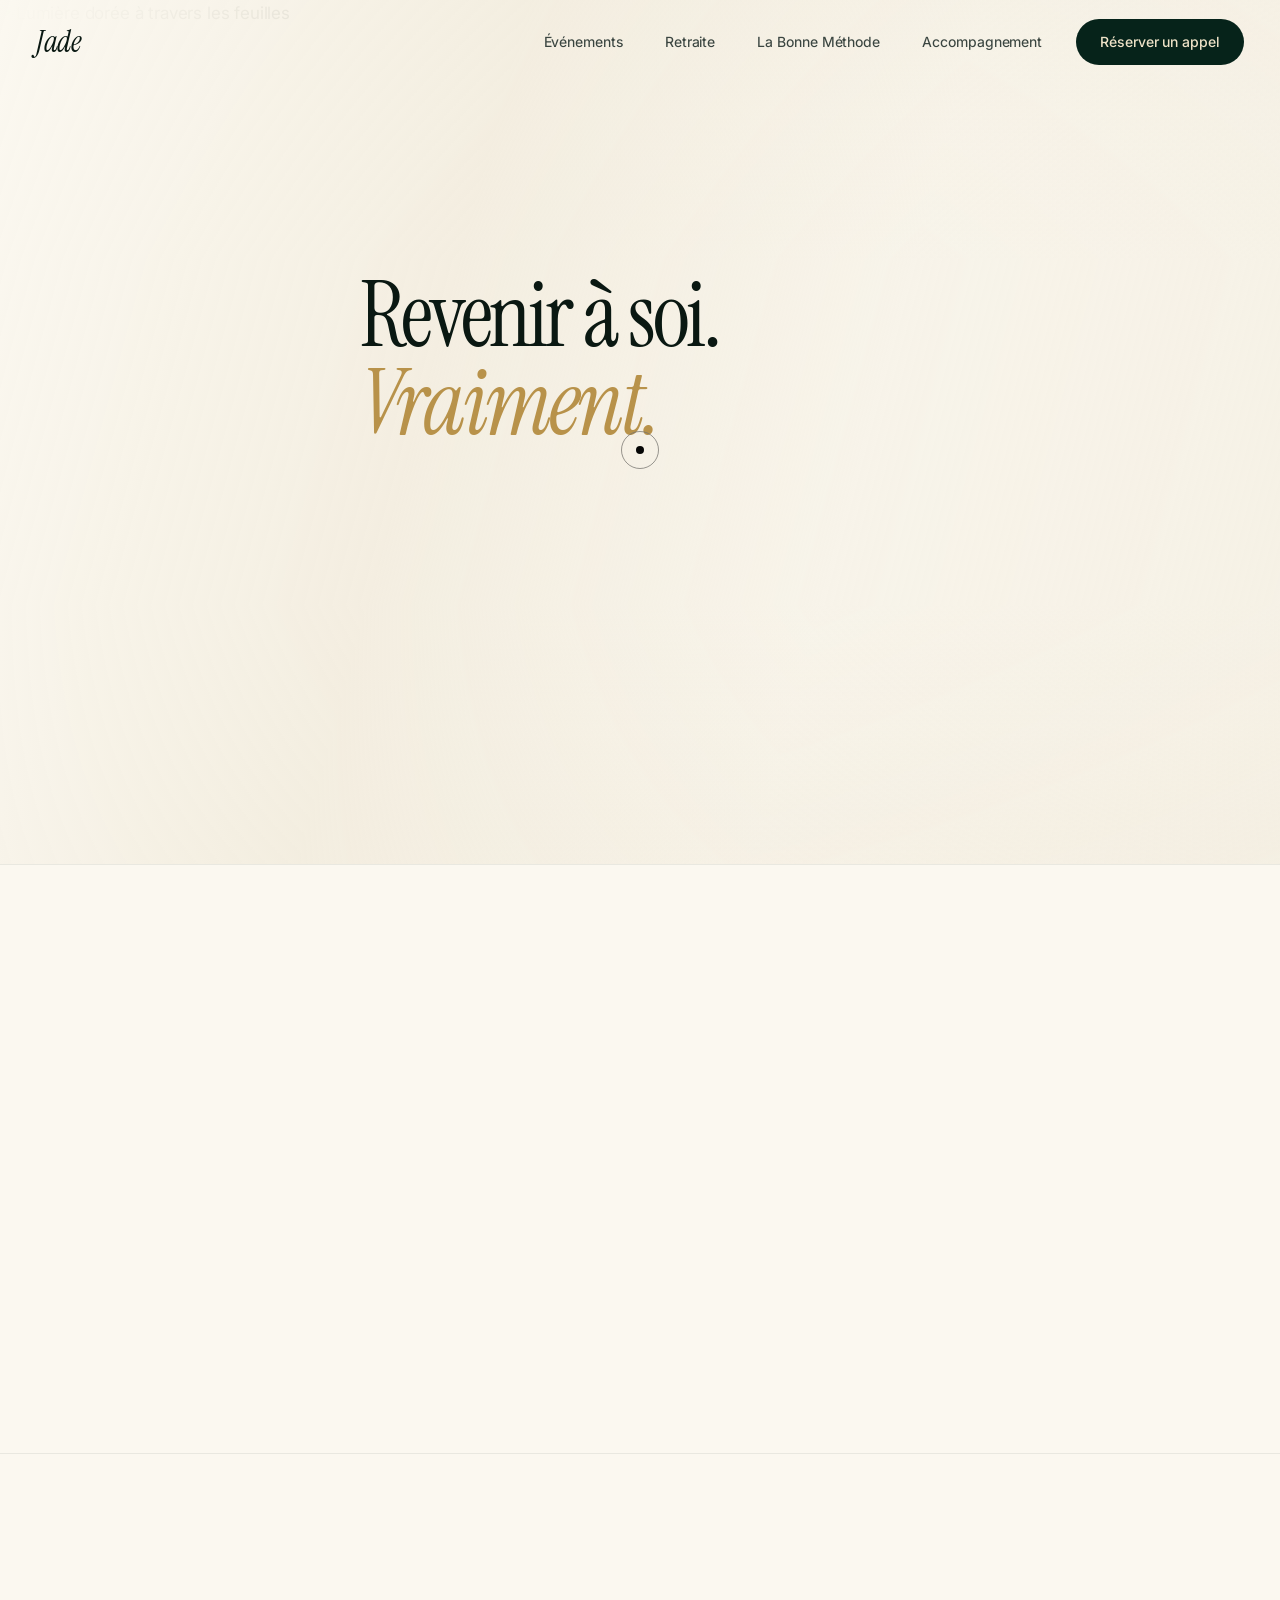
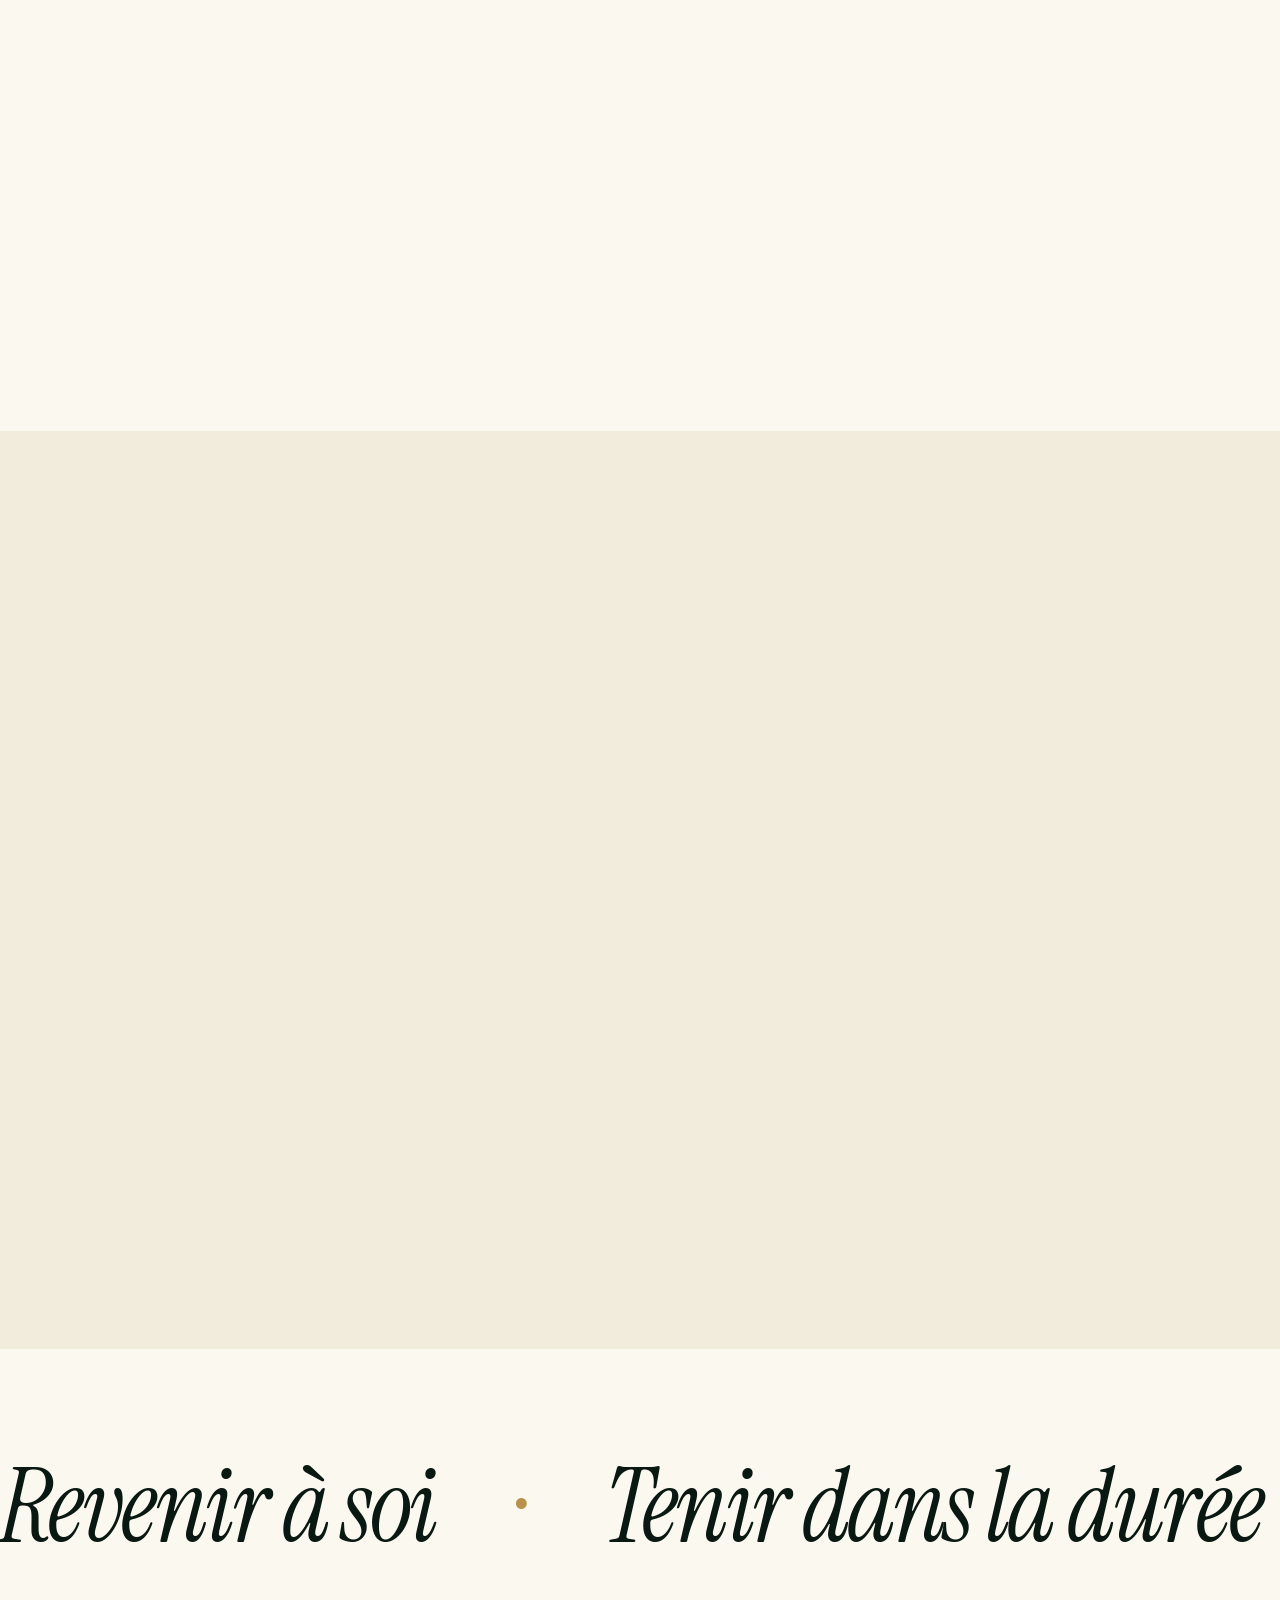
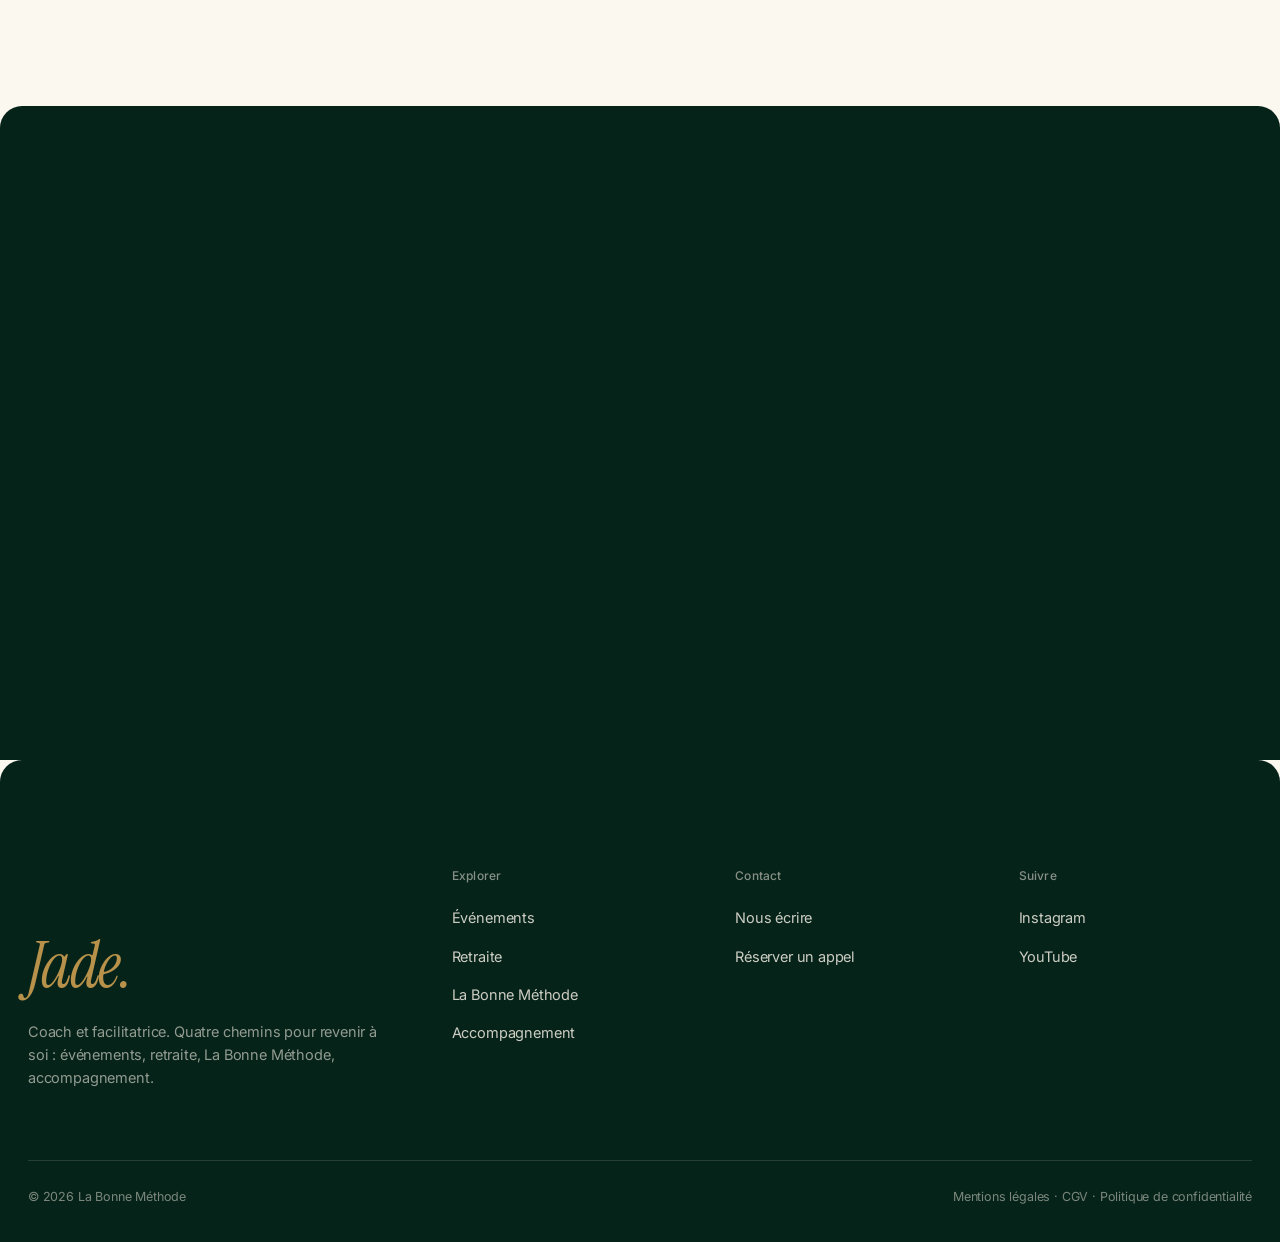
==== index.html @ f521509a "Initial site V1 — Jade 5 pages (home + Événements + Retraite + La Bonne Méthode + Accompagnement + C" ====
<!DOCTYPE html>
<html lang="fr">
<head>
  <meta charset="UTF-8" />
  <meta name="viewport" content="width=device-width, initial-scale=1.0" />
  <title>Jade — Coach, Facilitatrice, Auteure</title>
  <meta name="description" content="Jade. Quatre chemins pour apprendre à se choisir, à tenir, à vivre des relations qui font du bien : événements, retraite, La Bonne Méthode, accompagnement." />

  <link rel="preconnect" href="https://fonts.googleapis.com">
  <link rel="preconnect" href="https://fonts.gstatic.com" crossorigin>
  <link href="https://fonts.googleapis.com/css2?family=Instrument+Serif:ital@0;1&family=Inter:wght@300;400;450;500;600&family=Inter+Tight:wght@400;500;600&display=swap" rel="stylesheet">

  <link rel="stylesheet" href="assets/styles.css">

  <script src="https://cdn.jsdelivr.net/npm/gsap@3.12.5/dist/gsap.min.js" defer></script>
  <script src="https://cdn.jsdelivr.net/npm/gsap@3.12.5/dist/ScrollTrigger.min.js" defer></script>
  <script src="https://cdn.jsdelivr.net/npm/@studio-freight/lenis@1.0.42/dist/lenis.min.js" defer></script>
  <script src="https://unpkg.com/split-type@0.3.4/umd/index.min.js" defer></script>
</head>
<body>

  <!-- ============== NAV ============== -->
  <nav class="navbar" id="navbar">
    <div class="navbar-inner">
      <a href="index.html" class="brand-mark">Jade</a>
      <ul class="nav-links">
        <li><a class="nav-link" href="evenements.html">Événements</a></li>
        <li><a class="nav-link" href="retraite.html">Retraite</a></li>
        <li><a class="nav-link" href="la-bonne-methode.html">La Bonne Méthode</a></li>
        <li><a class="nav-link" href="accompagnement.html">Accompagnement</a></li>
        <li><a class="nav-cta" href="contact.html" data-magnetic>Réserver un appel</a></li>
      </ul>
      <button class="nav-toggle" aria-label="Menu">
        <svg fill="none" stroke="currentColor" viewBox="0 0 24 24"><path stroke-linecap="round" stroke-linejoin="round" stroke-width="1.5" d="M4 6h16M4 12h16M4 18h16"/></svg>
      </button>
    </div>
  </nav>

  <!-- ============== HERO ============== -->
  <section class="hero">
    <div class="hero-bg">
      <img src="https://images.unsplash.com/photo-1518495973542-4542c06a5843?w=2400&q=80" alt="Lumière dorée à travers les feuilles" />
    </div>
    <div class="container-wide">
      <div class="hero-content">
        <p class="eyebrow reveal">Coach · Facilitatrice · Auteure</p>
        <h1 class="split-target">
          Revenir à soi.<br/><em>Vraiment.</em>
        </h1>
        <p class="hero-desc reveal">
          Quatre chemins pour apprendre à se choisir, à tenir dans la durée, et à vivre
          des relations qui font vraiment du bien.
        </p>
        <div class="hero-cta-row reveal">
          <a href="#chemins" class="btn btn-primary" data-magnetic>Découvrir les chemins</a>
          <a href="contact.html" class="btn btn-ghost" data-magnetic>Réserver un appel</a>
        </div>
        <p class="here-fine reveal" style="font-size: 13px; color: var(--text-mute); max-width: 380px; line-height: 1.5;">Une approche. Quatre formats. Pour celles qui veulent que ça change pour de vrai.</p>
      </div>
    </div>
  </section>

  <div class="section-divider"></div>

  <!-- ============== INTRO STATEMENT ============== -->
  <section class="section-pad-sm">
    <div class="container-narrow">
      <p class="eyebrow eyebrow-mute reveal" style="margin-bottom: 28px;">L'approche</p>
      <p class="statement reveal split-target">
        Comprendre ce qui se joue ne suffit pas. <em>Le pratiquer change tout.</em>
      </p>

      <div class="editorial-quote reveal" style="margin-top: 56px; max-width: 720px;">
        <div class="bar"></div>
        <div class="body">
          <p>Vous avez lu les livres, vu les psys, écouté les podcasts. Vous savez. Et pourtant, les mêmes situations reviennent.</p>
          <p>Le travail intérieur ne change rien tant qu'il reste dans la tête.</p>
          <p><strong>Jade propose un cadre vivant :</strong> événements pour rencontrer la communauté, retraites pour se déposer, accompagnement pour pratiquer, méthode pour s'installer durablement.</p>
        </div>
      </div>
    </div>
  </section>

  <div class="section-divider"></div>

  <!-- ============== 3 PILIERS (philosophie Jade) ============== -->
  <section class="section-pad">
    <div class="container-wide">
      <div style="display: grid; grid-template-columns: 1fr 1.4fr; gap: 80px; margin-bottom: 80px;">
        <div class="reveal">
          <p class="eyebrow">La philosophie</p>
          <h2 style="margin-top: 22px;">Trois principes<br/>qui tiennent <em style="font-style: italic; color: var(--forest);">debout.</em></h2>
        </div>
        <p class="reveal" style="font-size: 17px; line-height: 1.55; color: var(--text-soft); align-self: end; max-width: 560px;">
          Pas une école, pas une école de pensée. Une approche concrète, vivante, qui prend le réel comme matière première.
        </p>
      </div>

      <div class="pillars">
        <div class="pillar reveal">
          <span class="pillar-num">i.</span>
          <h3>Le vécu plutôt que la théorie</h3>
          <p>On ne change pas en lisant, on change en pratiquant. Toutes les propositions sont expérientielles, jamais purement intellectuelles.</p>
        </div>
        <div class="pillar reveal">
          <span class="pillar-num">ii.</span>
          <h3>La communauté plutôt que la solitude</h3>
          <p>Le travail intérieur tient quand il est partagé. Cohortes, soirées, retraites — chaque format est conçu pour faire chemin ensemble.</p>
        </div>
        <div class="pillar reveal">
          <span class="pillar-num">iii.</span>
          <h3>La durée plutôt que l'éclair</h3>
          <p>Pas de transformation magique en un week-end. Un cadre tenable sur le long terme, où l'intensité laisse la place à l'ancrage.</p>
        </div>
      </div>
    </div>
  </section>

  <!-- ============== IMAGE BAND ============== -->
  <div class="image-band-wrap reveal-fade" data-img-reveal>
    <div class="image-band">
      <img src="https://images.unsplash.com/photo-1507525428034-b723cf961d3e?w=2400&q=80" alt="Lever de soleil sur la mer" />
    </div>
  </div>

  <!-- ============== 4 CHEMINS ============== -->
  <section class="section-pad" id="chemins">
    <div class="container-wide">
      <div style="display: grid; grid-template-columns: 1fr 1fr; gap: 80px; margin-bottom: 60px;">
        <div class="reveal">
          <p class="eyebrow">Quatre chemins</p>
          <h2 style="margin-top: 22px;">Par où voulez-vous<br/><em style="font-style: italic; color: var(--forest);">entrer ?</em></h2>
        </div>
        <p class="reveal" style="font-size: 17px; line-height: 1.55; color: var(--text-soft); align-self: end; max-width: 480px;">
          Quatre formats pensés pour s'articuler — ou se vivre indépendamment. Chacun a sa porte, son intensité, son rythme.
        </p>
      </div>

      <div class="menu-section" style="grid-template-columns: repeat(4, 1fr); gap: 14px;">
        <a href="evenements.html" class="menu-card reveal">
          <img src="https://images.unsplash.com/photo-1441974231531-c6227db76b6e?w=1600&q=80" alt="Lumière à travers les feuilles" />
          <div class="menu-card-inner">
            <div class="menu-card-eyebrow">Soirées · Conférences · Lives</div>
            <h3>Événements</h3>
            <p>Les rendez-vous publics et privés. Soirées de clôture, conférences, lives mensuels.</p>
            <span class="arrow-link">Voir les dates →</span>
          </div>
        </a>

        <a href="retraite.html" class="menu-card reveal">
          <img src="https://images.unsplash.com/photo-1518791841217-8f162f1e1131?w=1600&q=80" alt="Désert et lumière" />
          <div class="menu-card-inner">
            <div class="menu-card-eyebrow">Immersion totale</div>
            <h3>Retraite</h3>
            <p>Quelques jours hors du temps, dans un cadre choisi pour sa beauté.</p>
            <span class="arrow-link">Voir les dates →</span>
          </div>
        </a>

        <a href="la-bonne-methode.html" class="menu-card reveal">
          <img src="https://images.unsplash.com/photo-1499209974431-9dddcece7f88?w=1600&q=80" alt="Lumière douce sur des plantes" />
          <div class="menu-card-inner">
            <div class="menu-card-eyebrow">Le programme phare</div>
            <h3>La Bonne Méthode</h3>
            <p>Douze semaines en cohorte fermée. Cadre cadré, coach dédiée, soirée de clôture.</p>
            <span class="arrow-link">Découvrir →</span>
          </div>
        </a>

        <a href="accompagnement.html" class="menu-card reveal">
          <img src="https://images.unsplash.com/photo-1490750967868-88aa4486c946?w=1600&q=80" alt="Verdure et lumière" />
          <div class="menu-card-inner">
            <div class="menu-card-eyebrow">Sur-mesure</div>
            <h3>Accompagnement</h3>
            <p>Suivi individuel avec une coach certifiée Jade. À votre rythme, en privé.</p>
            <span class="arrow-link">En savoir plus →</span>
          </div>
        </a>
      </div>
    </div>
  </section>

  <!-- ============== "QUI EST JADE" ============== -->
  <section class="section-pad" style="background: var(--bg-deep);">
    <div class="container-wide">
      <div style="display: grid; grid-template-columns: 0.9fr 1.1fr; gap: 90px; align-items: center;">
        <div class="reveal" style="aspect-ratio: 4/5; border-radius: var(--r-lg); overflow: hidden; position: relative; background: #2a1e16;" data-img-reveal>
          <img src="assets/images/jade-portrait.jpg" alt="Jade dans son studio podcast" style="width: 100%; height: 100%; object-fit: cover;" />
          <div style="position: absolute; bottom: 24px; left: 24px; padding: 9px 16px; background: rgba(251, 248, 240, 0.94); backdrop-filter: blur(12px); border-radius: var(--r-pill); font-family: 'Inter', sans-serif; font-size: 12.5px; color: var(--text); display: inline-flex; align-items: center; gap: 8px;">
            <span style="width: 7px; height: 7px; border-radius: 50%; background: var(--forest); display: inline-block;"></span>
            <span style="font-family: 'Instrument Serif', serif; font-style: italic; font-size: 14px;">Jade</span>
          </div>
        </div>

        <div>
          <p class="eyebrow reveal">Qui je suis</p>
          <h2 class="reveal" style="margin-top: 22px;">Une présence,<br/>un <em style="font-style: italic; color: var(--forest);">cadre,</em><br/>une exigence.</h2>
          <p class="reveal" style="margin-top: 32px; font-size: 17px; line-height: 1.65; color: var(--text-soft); max-width: 560px;">
            Coach et facilitatrice depuis plusieurs années, j'accompagne des femmes qui ont compris ce qui se rejoue dans leur vie — et qui veulent maintenant que ça bouge pour de vrai.
          </p>
          <p class="reveal" style="margin-top: 18px; font-size: 17px; line-height: 1.65; color: var(--text-soft); max-width: 560px;">
            Mon approche ? Un cadre simple, structuré, sans culture du sacrifice. La théorie laisse place à la pratique. Le solo laisse place à la sororité.
          </p>
          <a href="contact.html" class="arrow-link reveal" style="margin-top: 36px;" data-magnetic>Travailler avec moi →</a>
        </div>
      </div>
    </div>
  </section>

  <!-- ============== MARQUEE ============== -->
  <section style="padding: clamp(60px, 8vw, 110px) 0; overflow: hidden;">
    <div class="marquee">
      <div class="marquee-track">
        <span>Revenir à soi</span><span class="dot">·</span>
        <span>Tenir dans la durée</span><span class="dot">·</span>
        <span>Sortir des schémas</span><span class="dot">·</span>
        <span>Une présence, un cadre</span><span class="dot">·</span>
        <span>Revenir à soi</span><span class="dot">·</span>
        <span>Tenir dans la durée</span><span class="dot">·</span>
        <span>Sortir des schémas</span><span class="dot">·</span>
        <span>Une présence, un cadre</span><span class="dot">·</span>
      </div>
    </div>
  </section>

  <!-- ============== CTA FINAL ============== -->
  <section class="section-pad" style="background: var(--forest-deep); color: #F0EBE0; border-radius: var(--r-lg) var(--r-lg) 0 0; margin-top: 40px;">
    <div class="container-narrow" style="text-align: center;">
      <p class="eyebrow reveal" style="color: rgba(240,235,224,0.7);">Le premier pas</p>
      <h2 class="reveal split-target" style="color: #F0EBE0; margin-top: 28px;">
        On en parle ?<br/><em style="font-style: italic; color: var(--gold);">Vingt minutes suffisent.</em>
      </h2>
      <p class="reveal" style="margin-top: 28px; max-width: 540px; margin-left: auto; margin-right: auto; color: rgba(240,235,224,0.78); font-size: 17px; line-height: 1.55;">
        Un échange sans pression pour comprendre où vous en êtes, et voir ensemble quel chemin a du sens pour vous.
      </p>
      <div class="reveal" style="margin-top: 44px;">
        <a href="contact.html" class="btn" data-magnetic style="background: var(--gold); color: var(--forest-deep);">Réserver un appel</a>
      </div>
    </div>
  </section>

  <!-- ============== FOOTER ============== -->
  <footer class="footer">
    <div class="container-wide">
      <div class="footer-top">
        <div>
          <p class="footer-display"><em>Jade.</em></p>
          <p style="color: rgba(240, 235, 224, 0.6); font-size: 14.5px; line-height: 1.6; max-width: 360px;">
            Coach et facilitatrice. Quatre chemins pour revenir à soi : événements, retraite, La Bonne Méthode, accompagnement.
          </p>
        </div>
        <div>
          <h4>Explorer</h4>
          <ul>
            <li><a href="evenements.html">Événements</a></li>
            <li><a href="retraite.html">Retraite</a></li>
            <li><a href="la-bonne-methode.html">La Bonne Méthode</a></li>
            <li><a href="accompagnement.html">Accompagnement</a></li>
          </ul>
        </div>
        <div>
          <h4>Contact</h4>
          <ul>
            <li><a href="contact.html">Nous écrire</a></li>
            <li><a href="contact.html">Réserver un appel</a></li>
          </ul>
        </div>
        <div>
          <h4>Suivre</h4>
          <ul>
            <li><a href="#">Instagram</a></li>
            <li><a href="#">YouTube</a></li>
          </ul>
        </div>
      </div>
      <div class="footer-bottom">
        <span>© 2026 La Bonne Méthode</span>
        <span>Mentions légales · CGV · Politique de confidentialité</span>
      </div>
    </div>
  </footer>

  <script src="assets/scripts.js"></script>
</body>
</html>
---- assets/styles.css ----
/* ============================================
   La Bonne Méthode — V1.1 — Premium Editorial
   Stack: HTML + Tailwind CDN + GSAP + Lenis + SplitType
   ============================================ */

:root {
  /* Canvas — bright premium off-whites */
  --bg: #FBF8F0;
  --bg-card: #FFFFFF;
  --bg-deep: #F1ECDC;
  --bg-tinted: #EFE9D4;
  --line: rgba(10, 24, 18, 0.07);
  --line-strong: rgba(10, 24, 18, 0.18);

  /* Text — deeper for stronger contrast */
  --text: #0A1812;
  --text-soft: #3A4540;
  --text-mute: #7B847E;

  /* Brand — refined */
  --forest: #0E3829;
  --forest-deep: #06231A;
  --forest-darker: #02110A;
  --moss: #3D5C4E;
  --gold: #B8924A;
  --gold-deep: #8C6A2D;
  --gold-soft-tone: #DABE85;
  --terracotta: #B98164;
  --ivory: #EDE2C7;

  /* Radii */
  --r-pill: 999px;
  --r-md: 14px;
  --r-lg: 22px;

  /* Legacy aliases (V1 backwards compat) */
  --bg-cream: var(--bg);
  --bg-cream-light: var(--bg-card);
  --bg-cream-deep: var(--bg-deep);
  --text-dark: var(--text);
  --text-muted: var(--text-soft);
  --sage: var(--text-mute);
  --sage-light: var(--line);
  --gold-soft: var(--gold);
  --white: var(--bg-card);
}

* { box-sizing: border-box; }
html, body { margin: 0; padding: 0; }
html { scroll-behavior: auto; } /* let Lenis handle it */

body {
  font-family: 'Inter', 'Inter Tight', system-ui, -apple-system, sans-serif;
  font-weight: 400;
  font-size: 17px;
  line-height: 1.55;
  color: var(--text);
  background: var(--bg);
  -webkit-font-smoothing: antialiased;
  -moz-osx-font-smoothing: grayscale;
  letter-spacing: -0.01em;
  cursor: none;
}
@media (hover: none) { body { cursor: auto; } }

/* === Typography === */
h1, h2, h3, h4 {
  font-family: 'Instrument Serif', 'Inter Tight', serif;
  font-weight: 400;
  letter-spacing: -0.02em;
  line-height: 1.02;
  margin: 0;
  color: var(--text);
}
h1 { font-size: clamp(2.75rem, 7vw, 6.5rem); letter-spacing: -0.035em; line-height: 0.98; }
h2 { font-size: clamp(2rem, 4.5vw, 4.25rem); letter-spacing: -0.03em; line-height: 1.02; }
h3 { font-size: clamp(1.5rem, 2.5vw, 2.25rem); letter-spacing: -0.025em; }

.font-display { font-family: 'Instrument Serif', serif; font-weight: 400; }
.font-sans { font-family: 'Inter Tight', 'Inter', sans-serif; }

p { color: var(--text-soft); }

/* Eyebrow with dot */
.eyebrow {
  display: inline-flex;
  align-items: center;
  gap: 10px;
  font-family: 'Inter', sans-serif;
  font-size: 13px;
  font-weight: 500;
  letter-spacing: 0.02em;
  color: var(--text);
  text-transform: none;
}
.eyebrow::before {
  content: '';
  width: 8px; height: 8px;
  border-radius: 50%;
  background: var(--forest);
}
.eyebrow-mute { color: var(--text-mute); }
.eyebrow-mute::before { background: var(--text-mute); }

/* === Container === */
.container-narrow { max-width: 1100px; margin: 0 auto; padding: 0 28px; }
.container-wide   { max-width: 1320px; margin: 0 auto; padding: 0 28px; }

.section-pad { padding: clamp(80px, 11vw, 140px) 0; }
.section-pad-sm { padding: clamp(60px, 7vw, 96px) 0; }

/* === Navigation === */
.navbar {
  position: fixed;
  top: 0; left: 0; right: 0;
  height: 84px;
  z-index: 1000;
  background-color: rgba(242, 236, 222, 0.0);
  display: flex;
  align-items: center;
  transition: background-color .4s ease, box-shadow .4s ease, backdrop-filter .4s ease, height .4s ease;
}
.navbar.is-scrolled {
  background-color: rgba(242, 236, 222, 0.92);
  backdrop-filter: saturate(180%) blur(14px);
  -webkit-backdrop-filter: saturate(180%) blur(14px);
  height: 72px;
  box-shadow: 0 1px 0 var(--line);
}
.navbar-inner {
  max-width: 1440px;
  width: 100%;
  margin: 0 auto;
  padding: 0 36px;
  display: flex;
  align-items: center;
  justify-content: space-between;
  gap: 16px;
}

.brand-mark {
  display: inline-flex;
  align-items: baseline;
  gap: 12px;
  font-family: 'Instrument Serif', serif;
  font-style: italic;
  font-weight: 400;
  font-size: 30px;
  letter-spacing: -0.015em;
  color: var(--text);
  text-decoration: none;
  line-height: 1;
}
.brand-mark .brand-tagline {
  font-family: 'Inter', sans-serif;
  font-style: normal;
  font-size: 10.5px;
  letter-spacing: 0.22em;
  text-transform: uppercase;
  color: var(--text-mute);
  font-weight: 500;
}

.nav-links {
  display: flex;
  align-items: center;
  gap: 6px;
  list-style: none;
  margin: 0; padding: 0;
}
.nav-link {
  display: inline-flex;
  align-items: center;
  font-family: 'Inter', sans-serif;
  font-size: 14px;
  font-weight: 450;
  color: var(--text-soft);
  text-decoration: none;
  padding: 9px 18px;
  border-radius: var(--r-pill);
  letter-spacing: -0.005em;
  transition: background .25s ease, color .25s ease;
}
.nav-link:hover { color: var(--text); background: rgba(20, 38, 30, 0.06); }
.nav-link.is-active { color: var(--text); background: rgba(20, 38, 30, 0.08); }

.nav-cta {
  display: inline-flex;
  align-items: center;
  gap: 8px;
  padding: 12px 24px;
  background: var(--forest-deep);
  color: var(--ivory);
  border-radius: var(--r-pill);
  font-family: 'Inter', sans-serif;
  font-size: 14px;
  font-weight: 500;
  letter-spacing: -0.005em;
  text-decoration: none;
  margin-left: 10px;
  transition: transform .3s cubic-bezier(.2,.8,.2,1), background .3s ease;
  will-change: transform;
}
.nav-cta:hover { background: var(--forest); }

.nav-toggle {
  display: none;
  background: none;
  border: none;
  cursor: pointer;
  padding: 8px;
  color: var(--text);
}
.nav-toggle svg { width: 22px; height: 22px; }

@media (max-width: 920px) {
  .nav-links { display: none; }
  .nav-toggle { display: block; }
  .navbar-inner { padding: 0 24px; }
  .nav-cta { margin-left: 0; padding: 10px 18px; }
  .nav-links.is-open {
    display: flex;
    position: absolute;
    top: 100%; left: 0; right: 0;
    flex-direction: column;
    background: var(--bg);
    border-top: 1px solid var(--line);
    padding: 16px 24px 28px;
    gap: 4px;
    align-items: stretch;
  }
  .nav-links .nav-link { padding: 14px 18px; }
}

/* === Breadcrumb === */
.breadcrumb {
  display: flex;
  align-items: center;
  flex-wrap: wrap;
  gap: 12px;
  font-family: 'Inter', sans-serif;
  font-size: 13.5px;
  color: var(--text-mute);
  max-width: 1440px;
  margin: 0 auto;
  padding: 120px 36px 0;
  letter-spacing: -0.005em;
}
.breadcrumb a {
  color: var(--forest);
  text-decoration: none;
  transition: color .2s ease;
}
.breadcrumb a:hover { color: var(--forest-deep); }
.breadcrumb .sep { color: var(--text-mute); font-size: 14px; line-height: 1; }
.breadcrumb .current { color: var(--text); font-weight: 500; }

/* === Buttons === */
.btn {
  display: inline-flex;
  align-items: center;
  gap: 10px;
  padding: 16px 28px;
  font-family: 'Inter', sans-serif;
  font-size: 15px;
  font-weight: 500;
  letter-spacing: -0.005em;
  text-decoration: none;
  border-radius: var(--r-pill);
  border: 1px solid transparent;
  cursor: none;
  transition: transform .3s cubic-bezier(.2,.8,.2,1), background .3s ease, color .3s ease, border-color .3s ease;
  will-change: transform;
  position: relative;
}
.btn-primary { background: var(--forest-deep); color: #F0EBE0; }
.btn-primary:hover { background: var(--forest); }

.btn-ghost {
  background: transparent;
  color: var(--text);
  border-color: var(--line-strong);
}
.btn-ghost:hover { background: var(--text); color: var(--bg); border-color: var(--text); }

.arrow-link {
  display: inline-flex;
  align-items: center;
  gap: 8px;
  font-family: 'Inter', sans-serif;
  font-size: 14px;
  font-weight: 500;
  color: var(--text);
  text-decoration: none;
  border-bottom: 1px solid transparent;
  padding-bottom: 2px;
  transition: gap .3s ease, border-color .3s ease;
}
.arrow-link:hover { gap: 14px; border-color: var(--text); }

/* Tag pills */
.tag-pill {
  display: inline-flex;
  align-items: center;
  padding: 8px 16px;
  font-family: 'Inter', sans-serif;
  font-size: 13.5px;
  font-weight: 450;
  color: var(--text);
  background: var(--bg-card);
  border: 1px solid var(--line);
  border-radius: var(--r-pill);
  transition: transform .3s ease, background .3s ease;
}
.tag-pill:hover { transform: translateY(-1px); background: var(--bg-deep); }

/* === Hero (full-screen image bg) === */
.hero {
  position: relative;
  min-height: 96vh;
  display: flex;
  align-items: center;
  padding: 140px 0 100px;
  overflow: hidden;
}
.hero-content {
  position: relative;
  z-index: 2;
  max-width: 780px;
}
.hero-content > * + * { margin-top: 26px; }
.hero-content h1 .word { display: inline-block; }
.hero-content h1 em { font-style: italic; color: var(--gold); }
.hero-desc { font-size: clamp(17px, 1.55vw, 20px); color: var(--text-soft); max-width: 560px; line-height: 1.5; }
.hero-tags { display: flex; gap: 10px; flex-wrap: wrap; }
.hero-cta-row { display: flex; gap: 14px; flex-wrap: wrap; align-items: center; margin-top: 36px; }
.hero-fine { font-size: 13px; color: var(--text-mute); max-width: 380px; line-height: 1.5; }

.hero-bg {
  position: absolute;
  inset: 0;
  z-index: 0;
  overflow: hidden;
}
.hero-bg::after {
  content: '';
  position: absolute;
  inset: 0;
  background:
    linear-gradient(105deg, var(--bg) 0%, rgba(242, 236, 222, 0.85) 35%, rgba(242, 236, 222, 0.35) 65%, rgba(242, 236, 222, 0.6) 100%),
    linear-gradient(180deg, rgba(242, 236, 222, 0.3) 0%, transparent 30%, transparent 70%, rgba(242, 236, 222, 0.4) 100%);
}
.hero-bg img, .hero-bg video {
  width: 100%; height: 100%;
  object-fit: cover;
  opacity: 0.92;
  will-change: transform;
}

/* === Section divider === */
.section-divider { width: 100%; height: 1px; background: var(--line); margin: 0; }

/* === Quote block === */
.editorial-quote {
  display: grid;
  grid-template-columns: 4px 1fr;
  gap: 24px;
  padding: 12px 0;
}
.editorial-quote .bar { background: var(--forest); border-radius: 4px; }
.editorial-quote .body p { color: var(--text-soft); font-size: 17px; line-height: 1.6; margin: 0 0 12px; }
.editorial-quote .body p:last-child { margin-bottom: 0; }
.editorial-quote .body strong { color: var(--text); font-weight: 500; }

/* === Big intro statement === */
.statement {
  font-family: 'Instrument Serif', serif;
  font-size: clamp(1.75rem, 3vw, 3rem);
  letter-spacing: -0.02em;
  line-height: 1.1;
  color: var(--text);
  max-width: 900px;
}
.statement em { font-style: italic; color: var(--forest); }

/* === Pillars (3-column) === */
.pillars {
  display: grid;
  grid-template-columns: repeat(3, 1fr);
  gap: clamp(40px, 5vw, 70px);
}
@media (max-width: 820px) { .pillars { grid-template-columns: 1fr; gap: 40px; } }
.pillar { padding-top: 32px; border-top: 1px solid var(--line); }
.pillar-num {
  display: inline-flex;
  align-items: center;
  font-family: 'Instrument Serif', serif;
  font-size: 1.1rem;
  font-style: italic;
  color: var(--text-mute);
  margin-bottom: 22px;
  letter-spacing: 0.02em;
}
.pillar h3 { margin-bottom: 14px; }
.pillar p { font-size: 15.5px; line-height: 1.6; }

/* === Editorial card === */
.card {
  background: var(--bg-card);
  border: 1px solid var(--line);
  border-radius: var(--r-lg);
  overflow: hidden;
  transition: transform .5s cubic-bezier(.2,.8,.2,1), border-color .3s ease, box-shadow .5s ease;
  display: flex;
  flex-direction: column;
  will-change: transform;
}
.card:hover { transform: translateY(-4px); border-color: var(--line-strong); box-shadow: 0 24px 48px -24px rgba(8,35,26,0.15); }
.card-media {
  position: relative;
  aspect-ratio: 4/3;
  overflow: hidden;
  background: linear-gradient(135deg, #DCD5C2 0%, #B5A98C 100%);
}
.card-media img { width: 100%; height: 100%; object-fit: cover; transition: transform 1.2s cubic-bezier(.2,.8,.2,1); }
.card:hover .card-media img { transform: scale(1.06); }
.card-badge {
  position: absolute;
  top: 18px; left: 18px;
  padding: 7px 14px;
  background: rgba(247, 245, 240, 0.96);
  backdrop-filter: blur(8px);
  color: var(--text);
  font-family: 'Inter', sans-serif;
  font-size: 11.5px;
  font-weight: 500;
  letter-spacing: 0.02em;
  border-radius: var(--r-pill);
  display: inline-flex; align-items: center; gap: 7px;
}
.card-badge::before { content: ''; width: 6px; height: 6px; border-radius: 50%; background: var(--forest); }
.card-badge.is-gold::before { background: var(--gold); }
.card-badge.is-soldout { color: var(--text-mute); }
.card-badge.is-soldout::before { background: var(--text-mute); }
.card-body { padding: 28px 30px 30px; flex: 1; display: flex; flex-direction: column; gap: 12px; }
.card-place { font-family: 'Inter', sans-serif; font-size: 12.5px; color: var(--text-mute); letter-spacing: 0.02em; }
.card-title { font-size: clamp(1.4rem, 1.8vw, 1.85rem); }
.card-desc { color: var(--text-soft); font-size: 15px; line-height: 1.55; flex: 1; }
.card-meta {
  display: grid;
  grid-template-columns: repeat(2, 1fr);
  gap: 14px 22px;
  padding-top: 18px;
  border-top: 1px solid var(--line);
  font-family: 'Inter', sans-serif;
  font-size: 13.5px;
  color: var(--text-soft);
}
.card-meta span strong {
  display: block;
  color: var(--text);
  font-weight: 500;
  font-size: 13px;
  margin-bottom: 4px;
  letter-spacing: 0.01em;
}
.card-actions {
  display: flex; align-items: center; justify-content: space-between;
  padding-top: 18px;
  border-top: 1px solid var(--line);
}
.card-price {
  font-family: 'Instrument Serif', serif;
  font-size: 1.5rem;
  color: var(--text);
}
.card-price small { display: block; font-family: 'Inter', sans-serif; font-size: 11.5px; color: var(--text-mute); letter-spacing: 0.02em; margin-top: 2px; font-weight: 450; }

/* === Image band === */
.image-band {
  width: 100%;
  aspect-ratio: 24/9;
  overflow: hidden;
  position: relative;
  border-radius: var(--r-lg);
  background: linear-gradient(135deg, #4a6359 0%, #243b32 100%);
}
.image-band img { width: 100%; height: 100%; object-fit: cover; }
.image-band-wrap { padding: 0 28px; max-width: 1320px; margin: 0 auto; }

/* === Menu cards (home) === */
.menu-section {
  display: grid;
  grid-template-columns: repeat(3, 1fr);
  gap: 18px;
}
@media (max-width: 900px) { .menu-section { grid-template-columns: 1fr; } }
.menu-card {
  position: relative;
  aspect-ratio: 3/4;
  overflow: hidden;
  border-radius: var(--r-lg);
  text-decoration: none;
  color: #F0EBE0;
  display: flex;
  align-items: flex-end;
  background: linear-gradient(180deg, #4a6359 0%, #08231A 100%);
  transition: transform .6s cubic-bezier(.2,.8,.2,1);
  will-change: transform;
}
.menu-card:hover { transform: translateY(-6px); }
.menu-card img {
  position: absolute; inset: 0;
  width: 100%; height: 100%;
  object-fit: cover;
  opacity: 0.55;
  transition: transform 1.4s cubic-bezier(.2,.8,.2,1), opacity .5s ease;
  filter: saturate(0.95);
}
.menu-card:hover img { transform: scale(1.08); opacity: 0.7; }
.menu-card::after {
  content: '';
  position: absolute; inset: 0;
  background: linear-gradient(180deg, transparent 30%, rgba(8,35,26,0.85) 100%);
}
.menu-card-inner { position: relative; padding: 36px; z-index: 1; }
.menu-card-eyebrow {
  font-family: 'Inter', sans-serif;
  font-size: 12px;
  letter-spacing: 0.02em;
  color: rgba(240, 235, 224, 0.7);
  margin-bottom: 12px;
  display: inline-flex; align-items: center; gap: 8px;
}
.menu-card-eyebrow::before { content: ''; width: 7px; height: 7px; border-radius: 50%; background: var(--gold); }
.menu-card h3 { color: #F0EBE0; font-size: clamp(1.6rem, 2.4vw, 2.4rem); margin-bottom: 14px; }
.menu-card p { color: rgba(240, 235, 224, 0.82); font-size: 15px; max-width: 360px; margin-bottom: 22px; line-height: 1.55; }
.menu-card .arrow-link { color: #F0EBE0; border-color: transparent; }
.menu-card:hover .arrow-link { border-color: #F0EBE0; }

/* === Footer === */
.footer {
  background-color: var(--forest-deep);
  color: #F0EBE0;
  padding: clamp(72px, 9vw, 110px) 0 36px;
  margin-top: 0;
  border-radius: var(--r-lg) var(--r-lg) 0 0;
}
.footer-top {
  display: grid;
  grid-template-columns: 1.6fr 1fr 1fr 1fr;
  gap: 50px;
  padding-bottom: 56px;
  border-bottom: 1px solid rgba(240, 235, 224, 0.14);
}
@media (max-width: 900px) { .footer-top { grid-template-columns: 1fr 1fr; gap: 40px; } }
.footer-display {
  font-family: 'Instrument Serif', serif;
  font-size: clamp(2.5rem, 5vw, 4.5rem);
  letter-spacing: -0.025em;
  line-height: 1;
  color: #F0EBE0;
  margin-bottom: 22px;
}
.footer-display em { font-style: italic; color: var(--gold); }
.footer h4 {
  font-family: 'Inter', sans-serif;
  font-size: 12px;
  letter-spacing: 0.02em;
  color: rgba(240, 235, 224, 0.55);
  margin-bottom: 22px;
  font-weight: 500;
}
.footer ul { list-style: none; padding: 0; margin: 0; display: flex; flex-direction: column; gap: 12px; }
.footer a {
  color: rgba(240, 235, 224, 0.85);
  text-decoration: none;
  font-size: 14.5px;
  transition: color .25s ease;
}
.footer a:hover { color: var(--gold); }
.footer-bottom {
  display: flex; justify-content: space-between; align-items: center;
  padding-top: 26px;
  font-size: 12.5px;
  color: rgba(240, 235, 224, 0.5);
  font-family: 'Inter', sans-serif;
}
@media (max-width: 700px) { .footer-bottom { flex-direction: column; gap: 12px; text-align: center; } }

/* === Form === */
.field { display: flex; flex-direction: column; gap: 8px; margin-bottom: 18px; }
.field label {
  font-family: 'Inter', sans-serif;
  font-size: 12px;
  color: var(--text-soft);
  font-weight: 500;
  letter-spacing: 0.01em;
}
.field input, .field textarea, .field select {
  background: var(--bg);
  border: 1px solid var(--line);
  border-radius: 12px;
  padding: 14px 18px;
  font-family: 'Inter', sans-serif;
  font-size: 15px;
  color: var(--text);
  outline: none;
  transition: border-color .25s ease, background .25s ease;
}
.field input:focus, .field textarea:focus, .field select:focus {
  border-color: var(--forest);
  background: var(--bg-card);
}
.field textarea { min-height: 140px; resize: vertical; }

/* === Marquee === */
.marquee {
  display: flex;
  overflow: hidden;
  white-space: nowrap;
  font-family: 'Instrument Serif', serif;
  font-style: italic;
  font-size: clamp(3rem, 8vw, 7rem);
  color: var(--text);
  letter-spacing: -0.025em;
  line-height: 1.1;
}
.marquee-track {
  display: flex;
  gap: 80px;
  animation: marquee 30s linear infinite;
}
.marquee-track span { display: inline-block; }
.marquee-track .dot { color: var(--gold); font-style: normal; }
@keyframes marquee {
  from { transform: translateX(0); }
  to { transform: translateX(-50%); }
}

/* === Reveal === */
.reveal { opacity: 0; transform: translateY(24px); }
.reveal-fade { opacity: 0; }

/* === Split text === */
.split-line { overflow: hidden; }
.split-line .char,
.split-line .word { display: inline-block; will-change: transform; }

/* === Custom cursor === */
.cursor-dot, .cursor-ring {
  position: fixed;
  top: 0; left: 0;
  pointer-events: none;
  z-index: 9999;
  mix-blend-mode: difference;
}
.cursor-dot {
  width: 8px; height: 8px;
  background: #F0EBE0;
  border-radius: 50%;
  transform: translate(-50%, -50%);
}
.cursor-ring {
  width: 38px; height: 38px;
  border: 1px solid rgba(240, 235, 224, 0.4);
  border-radius: 50%;
  transform: translate(-50%, -50%);
  transition: width .4s ease, height .4s ease, border-color .3s ease, background .3s ease;
}
.cursor-ring.is-hover {
  width: 64px; height: 64px;
  background: rgba(240, 235, 224, 0.08);
  border-color: rgba(240, 235, 224, 0.6);
}
@media (hover: none) { .cursor-dot, .cursor-ring { display: none; } }

/* === Lenis === */
html.lenis { height: auto; }
.lenis.lenis-smooth { scroll-behavior: auto; }
.lenis.lenis-smooth [data-lenis-prevent] { overscroll-behavior: contain; }
.lenis.lenis-stopped { overflow: hidden; }
.lenis.lenis-scrolling iframe { pointer-events: none; }

/* === Misc === */
::selection { background: var(--forest); color: var(--bg); }

/* Faux-portrait placeholder */
.portrait-placeholder {
  position: relative;
  width: 100%; height: 100%;
  background:
    radial-gradient(60% 50% at 50% 32%, rgba(184,148,90,0.22) 0%, transparent 70%),
    linear-gradient(140deg, #2d4a3e 0%, #14322a 40%, #0F3D2E 100%);
  display: flex; align-items: center; justify-content: center;
  overflow: hidden;
}
.portrait-placeholder::after {
  content: '';
  position: absolute; inset: 0;
  background:
    radial-gradient(2px 2px at 20% 30%, rgba(240,235,224,0.4) 0%, transparent 50%),
    radial-gradient(2px 2px at 60% 70%, rgba(240,235,224,0.3) 0%, transparent 50%),
    radial-gradient(2px 2px at 80% 25%, rgba(240,235,224,0.5) 0%, transparent 50%),
    radial-gradient(2px 2px at 35% 80%, rgba(240,235,224,0.35) 0%, transparent 50%);
  opacity: 0.6;
}
.portrait-placeholder svg { position: relative; width: 50%; max-width: 220px; opacity: 0.85; }
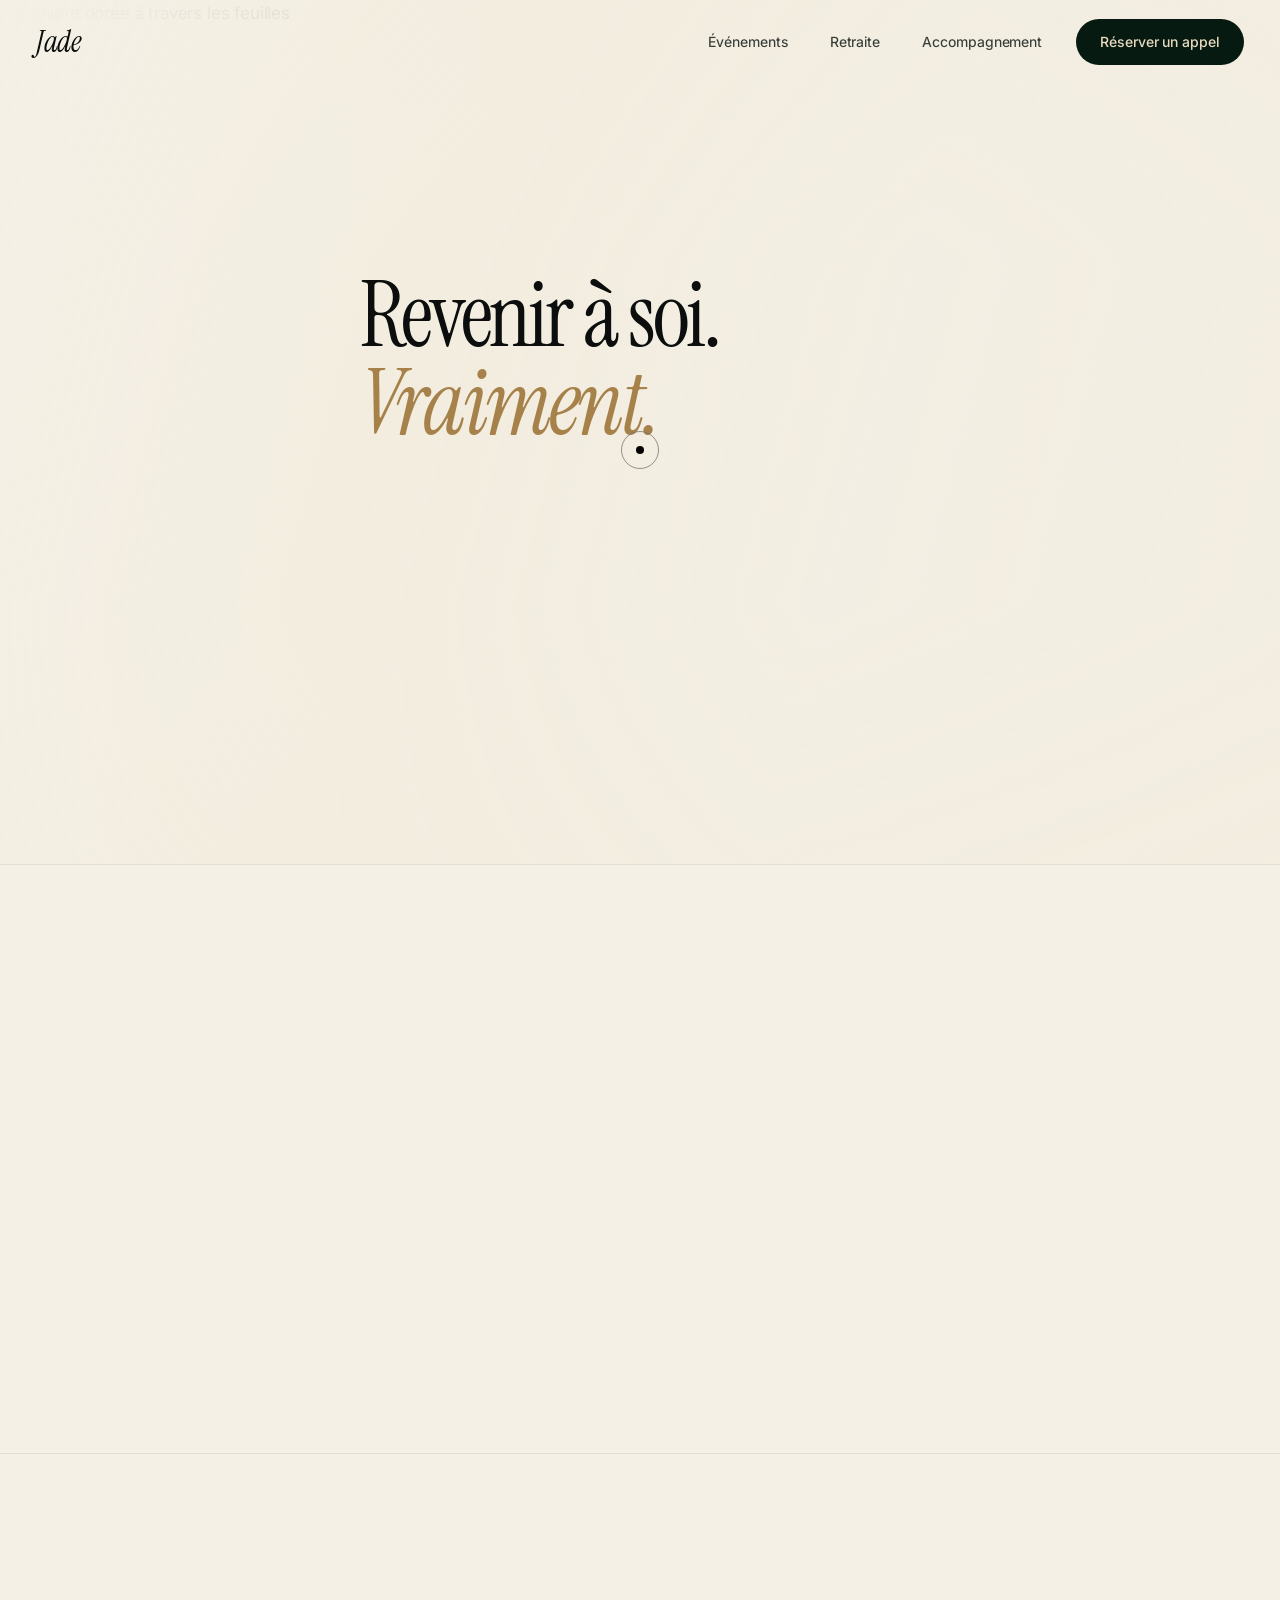
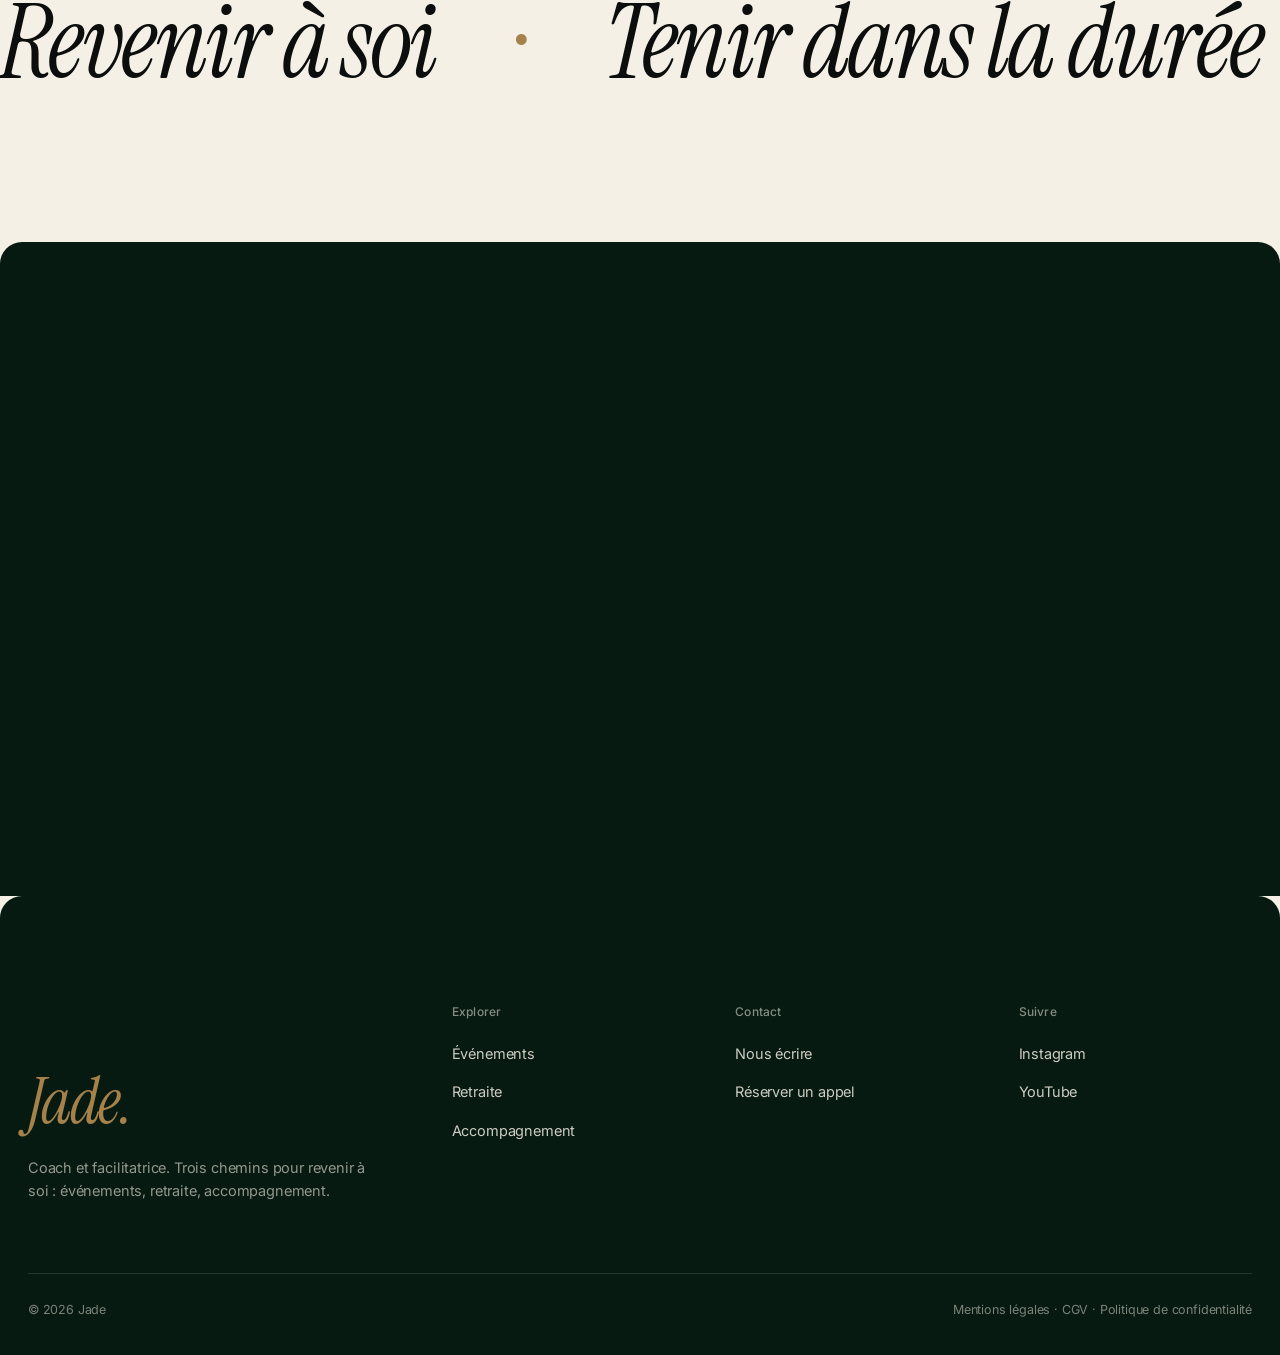
==== commit f9596ec1: "V2 — Remove LBM, premium polish, responsive - Suppression complète de "La Bonne Méthode" (page, menu" ====
--- a/index.html
+++ b/index.html
@@ -4,7 +4,7 @@
   <meta charset="UTF-8" />
   <meta name="viewport" content="width=device-width, initial-scale=1.0" />
   <title>Jade — Coach, Facilitatrice, Auteure</title>
-  <meta name="description" content="Jade. Quatre chemins pour apprendre à se choisir, à tenir, à vivre des relations qui font du bien : événements, retraite, La Bonne Méthode, accompagnement." />
+  <meta name="description" content="Jade. Trois chemins pour apprendre à se choisir, à tenir, à vivre des relations qui font du bien : événements, retraite, accompagnement." />
 
   <link rel="preconnect" href="https://fonts.googleapis.com">
   <link rel="preconnect" href="https://fonts.gstatic.com" crossorigin>
@@ -26,7 +26,6 @@
       <ul class="nav-links">
         <li><a class="nav-link" href="evenements.html">Événements</a></li>
         <li><a class="nav-link" href="retraite.html">Retraite</a></li>
-        <li><a class="nav-link" href="la-bonne-methode.html">La Bonne Méthode</a></li>
         <li><a class="nav-link" href="accompagnement.html">Accompagnement</a></li>
         <li><a class="nav-cta" href="contact.html" data-magnetic>Réserver un appel</a></li>
       </ul>
@@ -48,14 +47,14 @@
           Revenir à soi.<br/><em>Vraiment.</em>
         </h1>
         <p class="hero-desc reveal">
-          Quatre chemins pour apprendre à se choisir, à tenir dans la durée, et à vivre
+          Trois chemins pour apprendre à se choisir, à tenir dans la durée, et à vivre
           des relations qui font vraiment du bien.
         </p>
         <div class="hero-cta-row reveal">
           <a href="#chemins" class="btn btn-primary" data-magnetic>Découvrir les chemins</a>
           <a href="contact.html" class="btn btn-ghost" data-magnetic>Réserver un appel</a>
         </div>
-        <p class="here-fine reveal" style="font-size: 13px; color: var(--text-mute); max-width: 380px; line-height: 1.5;">Une approche. Quatre formats. Pour celles qui veulent que ça change pour de vrai.</p>
+        <p class="hero-fine reveal" style="font-size: 13px; color: var(--text-mute); max-width: 380px; line-height: 1.5;">Une approche. Trois formats. Pour celles qui veulent que ça change pour de vrai.</p>
       </div>
     </div>
   </section>
@@ -123,20 +122,20 @@
     </div>
   </div>
 
-  <!-- ============== 4 CHEMINS ============== -->
+  <!-- ============== 3 CHEMINS ============== -->
   <section class="section-pad" id="chemins">
     <div class="container-wide">
       <div style="display: grid; grid-template-columns: 1fr 1fr; gap: 80px; margin-bottom: 60px;">
         <div class="reveal">
-          <p class="eyebrow">Quatre chemins</p>
+          <p class="eyebrow">Trois chemins</p>
           <h2 style="margin-top: 22px;">Par où voulez-vous<br/><em style="font-style: italic; color: var(--forest);">entrer ?</em></h2>
         </div>
         <p class="reveal" style="font-size: 17px; line-height: 1.55; color: var(--text-soft); align-self: end; max-width: 480px;">
-          Quatre formats pensés pour s'articuler — ou se vivre indépendamment. Chacun a sa porte, son intensité, son rythme.
+          Trois formats pensés pour s'articuler — ou se vivre indépendamment. Chacun a sa porte, son intensité, son rythme.
         </p>
       </div>
 
-      <div class="menu-section" style="grid-template-columns: repeat(4, 1fr); gap: 14px;">
+      <div class="menu-section" style="grid-template-columns: repeat(3, 1fr); gap: 16px;">
         <a href="evenements.html" class="menu-card reveal">
           <img src="https://images.unsplash.com/photo-1441974231531-c6227db76b6e?w=1600&q=80" alt="Lumière à travers les feuilles" />
           <div class="menu-card-inner">
@@ -157,23 +156,13 @@
           </div>
         </a>
 
-        <a href="la-bonne-methode.html" class="menu-card reveal">
-          <img src="https://images.unsplash.com/photo-1499209974431-9dddcece7f88?w=1600&q=80" alt="Lumière douce sur des plantes" />
-          <div class="menu-card-inner">
-            <div class="menu-card-eyebrow">Le programme phare</div>
-            <h3>La Bonne Méthode</h3>
-            <p>Douze semaines en cohorte fermée. Cadre cadré, coach dédiée, soirée de clôture.</p>
-            <span class="arrow-link">Découvrir →</span>
-          </div>
-        </a>
-
         <a href="accompagnement.html" class="menu-card reveal">
           <img src="https://images.unsplash.com/photo-1490750967868-88aa4486c946?w=1600&q=80" alt="Verdure et lumière" />
           <div class="menu-card-inner">
-            <div class="menu-card-eyebrow">Sur-mesure</div>
+            <div class="menu-card-eyebrow">Le coeur du programme</div>
             <h3>Accompagnement</h3>
-            <p>Suivi individuel avec une coach certifiée Jade. À votre rythme, en privé.</p>
-            <span class="arrow-link">En savoir plus →</span>
+            <p>Cohortes de 3 mois et suivi individuel avec une coach certifiée Jade.</p>
+            <span class="arrow-link">Découvrir →</span>
           </div>
         </a>
       </div>
@@ -246,7 +235,7 @@
         <div>
           <p class="footer-display"><em>Jade.</em></p>
           <p style="color: rgba(240, 235, 224, 0.6); font-size: 14.5px; line-height: 1.6; max-width: 360px;">
-            Coach et facilitatrice. Quatre chemins pour revenir à soi : événements, retraite, La Bonne Méthode, accompagnement.
+            Coach et facilitatrice. Trois chemins pour revenir à soi : événements, retraite, accompagnement.
           </p>
         </div>
         <div>
@@ -254,7 +243,6 @@
           <ul>
             <li><a href="evenements.html">Événements</a></li>
             <li><a href="retraite.html">Retraite</a></li>
-            <li><a href="la-bonne-methode.html">La Bonne Méthode</a></li>
             <li><a href="accompagnement.html">Accompagnement</a></li>
           </ul>
         </div>
@@ -274,7 +262,7 @@
         </div>
       </div>
       <div class="footer-bottom">
-        <span>© 2026 La Bonne Méthode</span>
+        <span>© 2026 Jade</span>
         <span>Mentions légales · CGV · Politique de confidentialité</span>
       </div>
     </div>
--- a/assets/styles.css
+++ b/assets/styles.css
@@ -4,29 +4,30 @@
    ============================================ */
 
 :root {
-  /* Canvas — bright premium off-whites */
-  --bg: #FBF8F0;
+  /* Canvas — luxury off-whites with depth */
+  --bg: #F4F0E6;
   --bg-card: #FFFFFF;
-  --bg-deep: #F1ECDC;
-  --bg-tinted: #EFE9D4;
-  --line: rgba(10, 24, 18, 0.07);
-  --line-strong: rgba(10, 24, 18, 0.18);
-
-  /* Text — deeper for stronger contrast */
-  --text: #0A1812;
-  --text-soft: #3A4540;
-  --text-mute: #7B847E;
-
-  /* Brand — refined */
-  --forest: #0E3829;
-  --forest-deep: #06231A;
-  --forest-darker: #02110A;
-  --moss: #3D5C4E;
-  --gold: #B8924A;
-  --gold-deep: #8C6A2D;
-  --gold-soft-tone: #DABE85;
-  --terracotta: #B98164;
-  --ivory: #EDE2C7;
+  --bg-deep: #E9E3D2;
+  --bg-tinted: #E0D7C0;
+  --bg-noir: #0B0E0C;
+  --line: rgba(11, 14, 12, 0.08);
+  --line-strong: rgba(11, 14, 12, 0.20);
+
+  /* Text — deeper for premium contrast */
+  --text: #0B0E0C;
+  --text-soft: #353B36;
+  --text-mute: #7A7F79;
+
+  /* Brand — Hermès-tier neutrals */
+  --forest: #0E3024;
+  --forest-deep: #061A11;
+  --forest-darker: #02100A;
+  --moss: #354F44;
+  --gold: #A6824A;
+  --gold-deep: #846433;
+  --gold-soft-tone: #C9AC76;
+  --terracotta: #A86B4F;
+  --ivory: #E8DCBF;
 
   /* Radii */
   --r-pill: 999px;
@@ -706,3 +707,141 @@
   opacity: 0.6;
 }
 .portrait-placeholder svg { position: relative; width: 50%; max-width: 220px; opacity: 0.85; }
+
+/* ============================================
+   RESPONSIVE — Mobile-first overrides
+   ============================================ */
+
+/* Tablet & below */
+@media (max-width: 1024px) {
+  .container-narrow, .container-wide, .navbar-inner { padding-left: 24px; padding-right: 24px; }
+  .breadcrumb { padding-left: 24px; padding-right: 24px; }
+  .nav-link { font-size: 13.5px; padding: 8px 14px; }
+  .nav-cta { padding: 11px 20px; font-size: 13.5px; }
+  .hero { min-height: 88vh; padding: 120px 0 80px; }
+  .menu-card-inner { padding: 30px; }
+  .footer-top { gap: 36px; }
+  body { font-size: 16.5px; }
+}
+
+/* Tablet portrait */
+@media (max-width: 900px) {
+  /* Inline grid overrides */
+  section [style*="grid-template-columns: 1fr 1.4fr"],
+  section [style*="grid-template-columns: 1fr 1fr"],
+  section [style*="grid-template-columns: 0.9fr 1.1fr"],
+  section [style*="grid-template-columns: 1.05fr 1fr"] {
+    grid-template-columns: 1fr !important;
+    gap: 40px !important;
+  }
+
+  /* Force menu sections to 1-col on mobile-like screens */
+  .menu-section[style*="repeat(3, 1fr)"],
+  .menu-section[style*="repeat(4, 1fr)"] {
+    grid-template-columns: 1fr !important;
+    gap: 14px !important;
+  }
+
+  /* Planning rows */
+  .section-pad [style*="grid-template-columns: 80px 1fr 220px"] {
+    grid-template-columns: 1fr !important;
+    gap: 12px !important;
+    text-align: left;
+  }
+  .section-pad [style*="grid-template-columns: 80px 1fr 220px"] > span:last-child {
+    text-align: left !important;
+  }
+}
+
+/* Mobile */
+@media (max-width: 700px) {
+  body { font-size: 16px; }
+  .container-narrow, .container-wide, .navbar-inner { padding-left: 20px; padding-right: 20px; }
+  .breadcrumb { padding-left: 20px; padding-right: 20px; padding-top: 100px; font-size: 12.5px; gap: 8px; }
+
+  /* Nav */
+  .navbar { height: 70px; }
+  .navbar.is-scrolled { height: 64px; }
+  .brand-mark { font-size: 24px; gap: 9px; }
+  .brand-mark::before { width: 7px; height: 7px; }
+  .nav-cta { padding: 10px 18px; font-size: 13px; margin-left: 0; }
+
+  /* Typography */
+  h1 { font-size: clamp(2.3rem, 11vw, 3.8rem); }
+  h2 { font-size: clamp(1.85rem, 8vw, 2.8rem); }
+  h3 { font-size: clamp(1.35rem, 5vw, 1.75rem); }
+  .statement { font-size: clamp(1.5rem, 6vw, 2rem); }
+  .footer-display { font-size: clamp(2.4rem, 11vw, 3.5rem); }
+
+  /* Hero */
+  .hero { min-height: 86vh; padding: 110px 0 70px; }
+  .hero-content > * + * { margin-top: 20px; }
+  .hero-desc { font-size: 16px; }
+  .hero-cta-row { gap: 10px; margin-top: 28px; flex-direction: column; align-items: stretch; }
+  .hero-cta-row .btn { justify-content: center; }
+
+  /* Buttons / pills */
+  .btn { padding: 14px 22px; font-size: 13.5px; width: 100%; justify-content: center; }
+  .tag-pill { font-size: 12.5px; padding: 7px 13px; }
+
+  /* Sections */
+  .section-pad { padding: 64px 0; }
+  .section-pad-sm { padding: 48px 0; }
+
+  /* Pillars */
+  .pillars { gap: 28px; margin-top: 40px; }
+  .pillar { padding-top: 24px; }
+
+  /* Cards */
+  .card-body { padding: 24px; gap: 10px; }
+  .card-meta { grid-template-columns: 1fr 1fr; gap: 10px 16px; font-size: 12.5px; }
+  .card-actions { flex-direction: column; gap: 16px; align-items: flex-start; }
+  .card-price { font-size: 1.35rem; }
+
+  /* Menu cards (home) */
+  .menu-card { aspect-ratio: 4/3; }
+  .menu-card-inner { padding: 24px; }
+  .menu-card h3 { font-size: 1.6rem; }
+  .menu-card p { font-size: 14px; margin-bottom: 16px; }
+
+  /* Image band */
+  .image-band { aspect-ratio: 16/10; border-radius: 14px; }
+  .image-band-wrap { padding: 0 20px; }
+
+  /* Footer */
+  .footer { padding: 60px 0 28px; border-radius: 18px 18px 0 0; }
+  .footer-top { grid-template-columns: 1fr !important; gap: 32px; padding-bottom: 36px; }
+  .footer-bottom { flex-direction: column; gap: 8px; text-align: left; align-items: flex-start; font-size: 12px; }
+
+  /* Marquee */
+  .marquee { font-size: clamp(2.4rem, 12vw, 4rem); }
+  .marquee-track { gap: 40px; }
+
+  /* Form */
+  .field { margin-bottom: 16px; }
+  .field input, .field textarea, .field select { font-size: 16px; padding: 12px 14px; }
+  /* Contact page form column reflow handled by inline grid override */
+
+  /* Pull quote */
+  .pull-quote { font-size: clamp(1.4rem, 6vw, 1.9rem) !important; }
+
+  /* Editorial quote */
+  .editorial-quote { grid-template-columns: 3px 1fr; gap: 18px; }
+  .editorial-quote .body p { font-size: 15.5px; }
+
+  /* CTA dark section */
+  section[style*="background: var(--forest-deep)"] { border-radius: 18px 18px 0 0 !important; }
+
+  /* Hide custom cursor on touch */
+  body { cursor: auto; }
+  .cursor-dot, .cursor-ring { display: none; }
+}
+
+/* Very small phones */
+@media (max-width: 380px) {
+  h1 { font-size: clamp(2rem, 11vw, 3rem); }
+  .hero { min-height: 80vh; padding: 100px 0 60px; }
+  .menu-card-inner { padding: 20px; }
+  .card-body { padding: 20px; }
+  .btn { padding: 13px 18px; font-size: 13px; }
+}
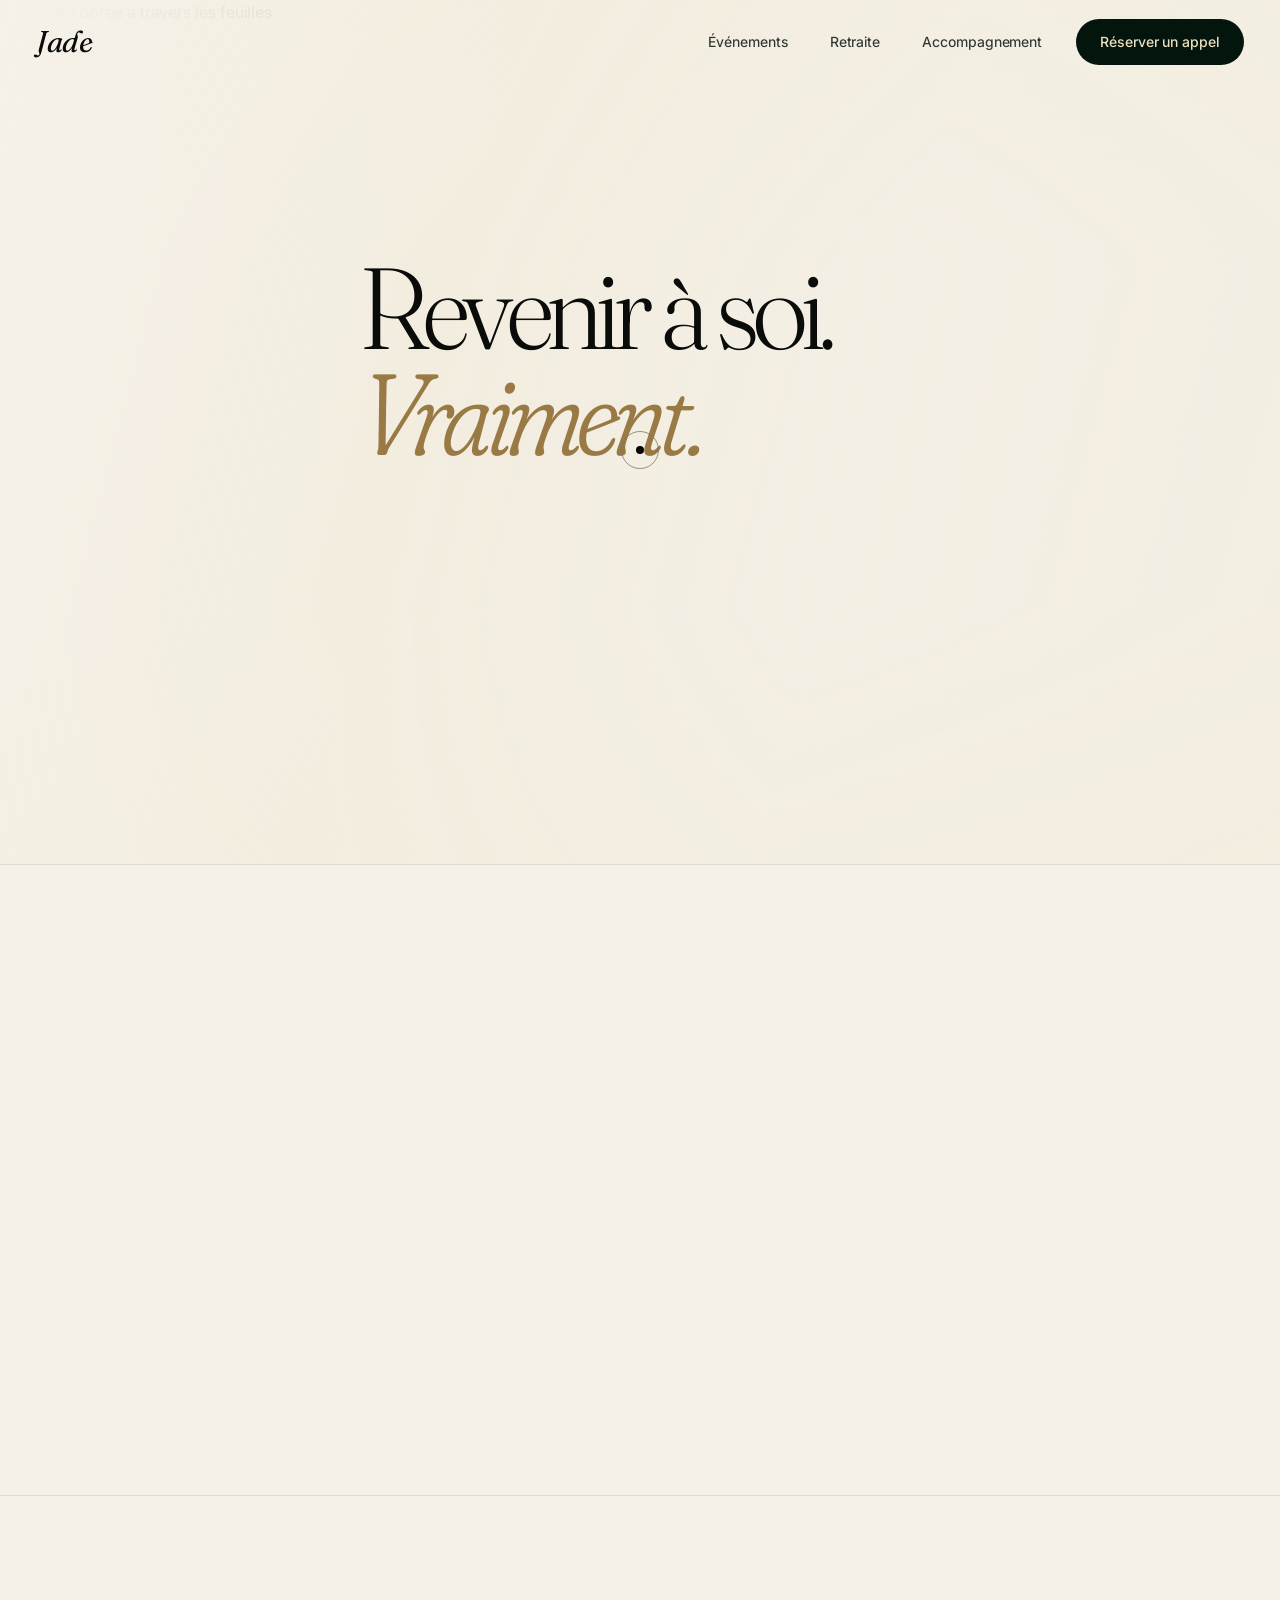
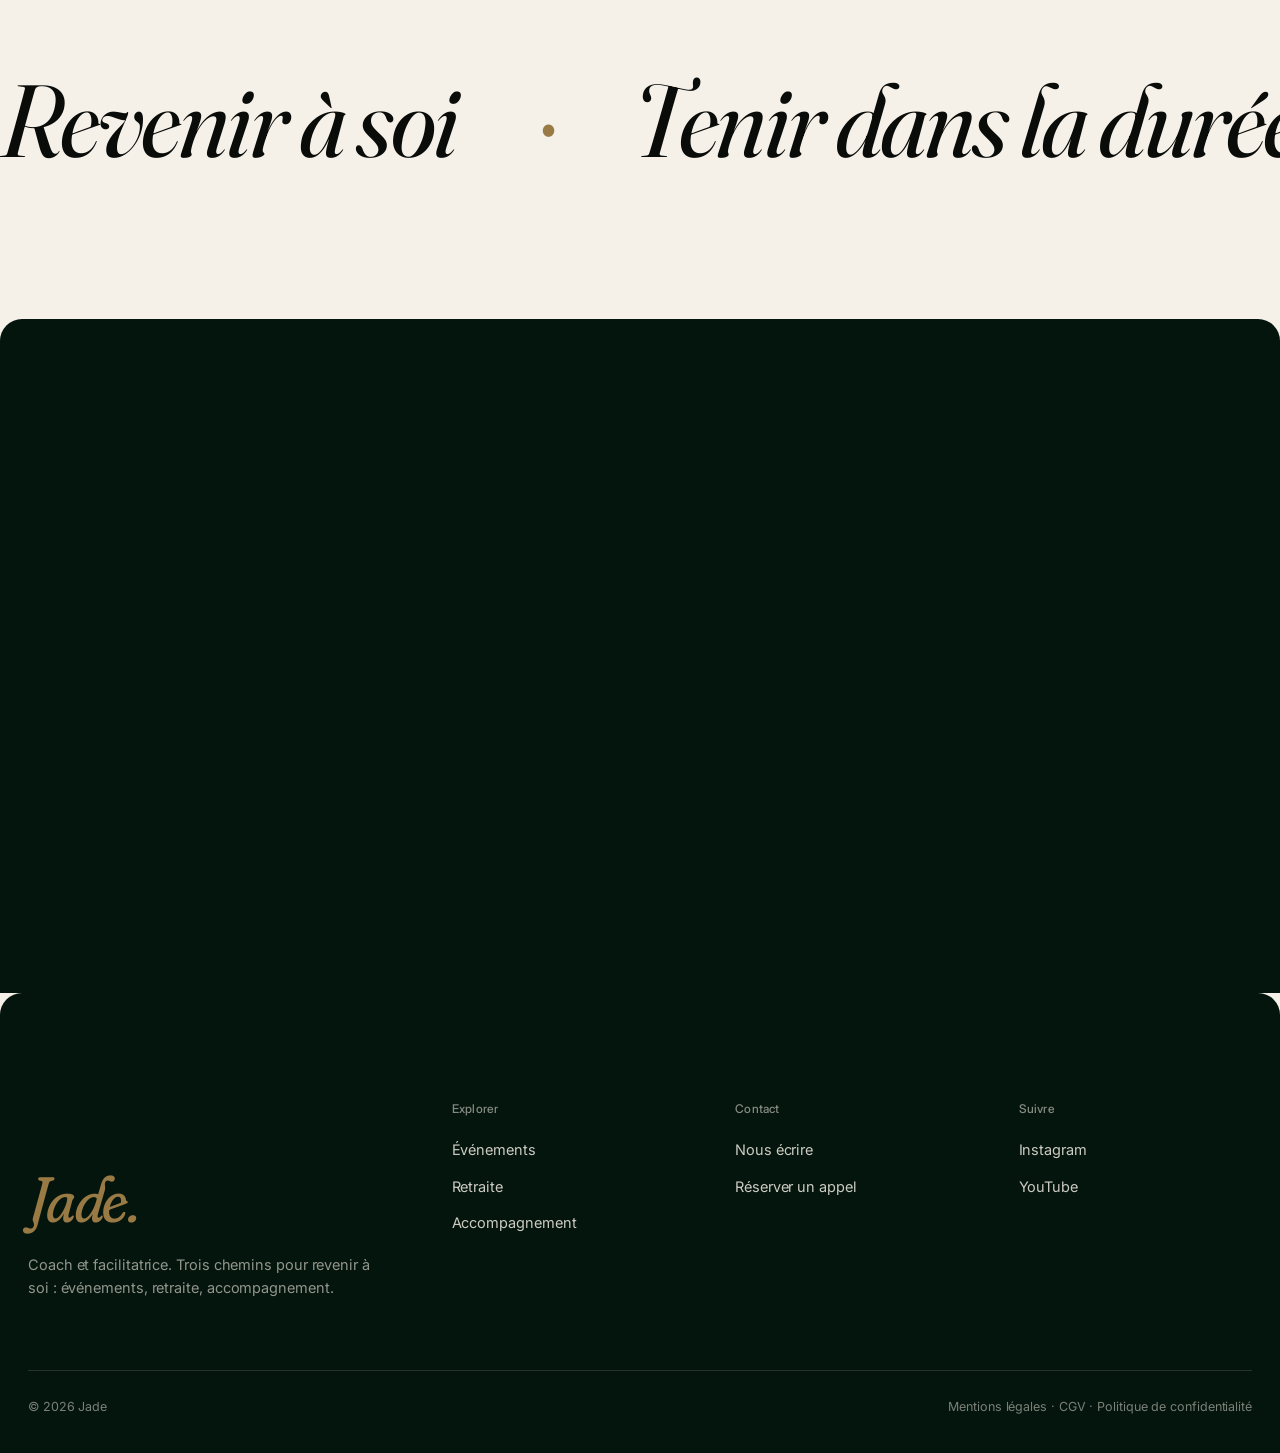
==== commit a79374da: "V3 — Editorial premium upgrade - Typo : Fraunces (variable serif premium, opsz 144 + WONK + SOFT pou" ====
--- a/index.html
+++ b/index.html
@@ -8,7 +8,7 @@
 
   <link rel="preconnect" href="https://fonts.googleapis.com">
   <link rel="preconnect" href="https://fonts.gstatic.com" crossorigin>
-  <link href="https://fonts.googleapis.com/css2?family=Instrument+Serif:ital@0;1&family=Inter:wght@300;400;450;500;600&family=Inter+Tight:wght@400;500;600&display=swap" rel="stylesheet">
+  <link href="https://fonts.googleapis.com/css2?family=Fraunces:ital,opsz,wght,SOFT,WONK@0,9..144,300..700,30..100,0..1;1,9..144,300..700,30..100,0..1&family=Inter:wght@300;400;450;500;600&display=swap" rel="stylesheet">
 
   <link rel="stylesheet" href="assets/styles.css">
 
@@ -177,7 +177,7 @@
           <img src="assets/images/jade-portrait.jpg" alt="Jade dans son studio podcast" style="width: 100%; height: 100%; object-fit: cover;" />
           <div style="position: absolute; bottom: 24px; left: 24px; padding: 9px 16px; background: rgba(251, 248, 240, 0.94); backdrop-filter: blur(12px); border-radius: var(--r-pill); font-family: 'Inter', sans-serif; font-size: 12.5px; color: var(--text); display: inline-flex; align-items: center; gap: 8px;">
             <span style="width: 7px; height: 7px; border-radius: 50%; background: var(--forest); display: inline-block;"></span>
-            <span style="font-family: 'Instrument Serif', serif; font-style: italic; font-size: 14px;">Jade</span>
+            <span style="font-family: 'Fraunces', serif; font-style: italic; font-size: 14px;">Jade</span>
           </div>
         </div>
 
--- a/assets/styles.css
+++ b/assets/styles.css
@@ -4,30 +4,32 @@
    ============================================ */
 
 :root {
-  /* Canvas — luxury off-whites with depth */
-  --bg: #F4F0E6;
+  /* Canvas — Loro Piana / Aesop tier minimal */
+  --bg: #F5F1E8;
   --bg-card: #FFFFFF;
-  --bg-deep: #E9E3D2;
-  --bg-tinted: #E0D7C0;
-  --bg-noir: #0B0E0C;
-  --line: rgba(11, 14, 12, 0.08);
-  --line-strong: rgba(11, 14, 12, 0.20);
-
-  /* Text — deeper for premium contrast */
-  --text: #0B0E0C;
-  --text-soft: #353B36;
-  --text-mute: #7A7F79;
-
-  /* Brand — Hermès-tier neutrals */
-  --forest: #0E3024;
-  --forest-deep: #061A11;
-  --forest-darker: #02100A;
-  --moss: #354F44;
-  --gold: #A6824A;
-  --gold-deep: #846433;
-  --gold-soft-tone: #C9AC76;
-  --terracotta: #A86B4F;
-  --ivory: #E8DCBF;
+  --bg-deep: #EAE3D2;
+  --bg-tinted: #DFD6C0;
+  --bg-paper: #FDFAF1;
+  --bg-noir: #0A0C0A;
+  --line: rgba(10, 12, 10, 0.10);
+  --line-strong: rgba(10, 12, 10, 0.24);
+  --line-hair: rgba(10, 12, 10, 0.06);
+
+  /* Text — high contrast editorial */
+  --text: #0A0C0A;
+  --text-soft: #2E342E;
+  --text-mute: #6F756F;
+
+  /* Brand — restrained luxury */
+  --forest: #0D2920;
+  --forest-deep: #04150E;
+  --forest-darker: #010A06;
+  --moss: #2E4940;
+  --gold: #997A45;
+  --gold-deep: #7A5E2E;
+  --gold-soft-tone: #C7A972;
+  --terracotta: #A06A50;
+  --ivory: #ECDFBE;
 
   /* Radii */
   --r-pill: 999px;
@@ -51,34 +53,53 @@
 html { scroll-behavior: auto; } /* let Lenis handle it */
 
 body {
-  font-family: 'Inter', 'Inter Tight', system-ui, -apple-system, sans-serif;
+  font-family: 'Inter', system-ui, -apple-system, sans-serif;
   font-weight: 400;
-  font-size: 17px;
+  font-size: 16px;
   line-height: 1.55;
   color: var(--text);
   background: var(--bg);
   -webkit-font-smoothing: antialiased;
   -moz-osx-font-smoothing: grayscale;
-  letter-spacing: -0.01em;
+  letter-spacing: -0.005em;
   cursor: none;
 }
 @media (hover: none) { body { cursor: auto; } }
 
-/* === Typography === */
+/* === Typography — Fraunces editorial === */
 h1, h2, h3, h4 {
-  font-family: 'Instrument Serif', 'Inter Tight', serif;
-  font-weight: 400;
-  letter-spacing: -0.02em;
-  line-height: 1.02;
+  font-family: 'Fraunces', 'Fraunces', serif;
+  font-weight: 350;
+  font-variation-settings: "opsz" 144, "SOFT" 30, "WONK" 0;
+  letter-spacing: -0.035em;
+  line-height: 0.96;
   margin: 0;
   color: var(--text);
 }
-h1 { font-size: clamp(2.75rem, 7vw, 6.5rem); letter-spacing: -0.035em; line-height: 0.98; }
-h2 { font-size: clamp(2rem, 4.5vw, 4.25rem); letter-spacing: -0.03em; line-height: 1.02; }
-h3 { font-size: clamp(1.5rem, 2.5vw, 2.25rem); letter-spacing: -0.025em; }
-
-.font-display { font-family: 'Instrument Serif', serif; font-weight: 400; }
-.font-sans { font-family: 'Inter Tight', 'Inter', sans-serif; }
+h1 {
+  font-size: clamp(3rem, 9vw, 9rem);
+  letter-spacing: -0.05em;
+  line-height: 0.92;
+  font-weight: 300;
+}
+h2 {
+  font-size: clamp(2.25rem, 5.5vw, 5.5rem);
+  letter-spacing: -0.04em;
+  line-height: 0.98;
+  font-weight: 320;
+}
+h3 {
+  font-size: clamp(1.5rem, 2.4vw, 2.4rem);
+  letter-spacing: -0.03em;
+  font-weight: 350;
+}
+em {
+  font-style: italic;
+  font-variation-settings: "opsz" 144, "SOFT" 100, "WONK" 1;
+}
+
+.font-display { font-family: 'Fraunces', serif; font-weight: 300; }
+.font-sans { font-family: 'Inter', sans-serif; }
 
 p { color: var(--text-soft); }
 
@@ -143,7 +164,7 @@
   display: inline-flex;
   align-items: baseline;
   gap: 12px;
-  font-family: 'Instrument Serif', serif;
+  font-family: 'Fraunces', serif;
   font-style: italic;
   font-weight: 400;
   font-size: 30px;
@@ -375,7 +396,7 @@
 
 /* === Big intro statement === */
 .statement {
-  font-family: 'Instrument Serif', serif;
+  font-family: 'Fraunces', serif;
   font-size: clamp(1.75rem, 3vw, 3rem);
   letter-spacing: -0.02em;
   line-height: 1.1;
@@ -395,7 +416,7 @@
 .pillar-num {
   display: inline-flex;
   align-items: center;
-  font-family: 'Instrument Serif', serif;
+  font-family: 'Fraunces', serif;
   font-size: 1.1rem;
   font-style: italic;
   color: var(--text-mute);
@@ -471,7 +492,7 @@
   border-top: 1px solid var(--line);
 }
 .card-price {
-  font-family: 'Instrument Serif', serif;
+  font-family: 'Fraunces', serif;
   font-size: 1.5rem;
   color: var(--text);
 }
@@ -556,7 +577,7 @@
 }
 @media (max-width: 900px) { .footer-top { grid-template-columns: 1fr 1fr; gap: 40px; } }
 .footer-display {
-  font-family: 'Instrument Serif', serif;
+  font-family: 'Fraunces', serif;
   font-size: clamp(2.5rem, 5vw, 4.5rem);
   letter-spacing: -0.025em;
   line-height: 1;
@@ -620,7 +641,7 @@
   display: flex;
   overflow: hidden;
   white-space: nowrap;
-  font-family: 'Instrument Serif', serif;
+  font-family: 'Fraunces', serif;
   font-style: italic;
   font-size: clamp(3rem, 8vw, 7rem);
   color: var(--text);
